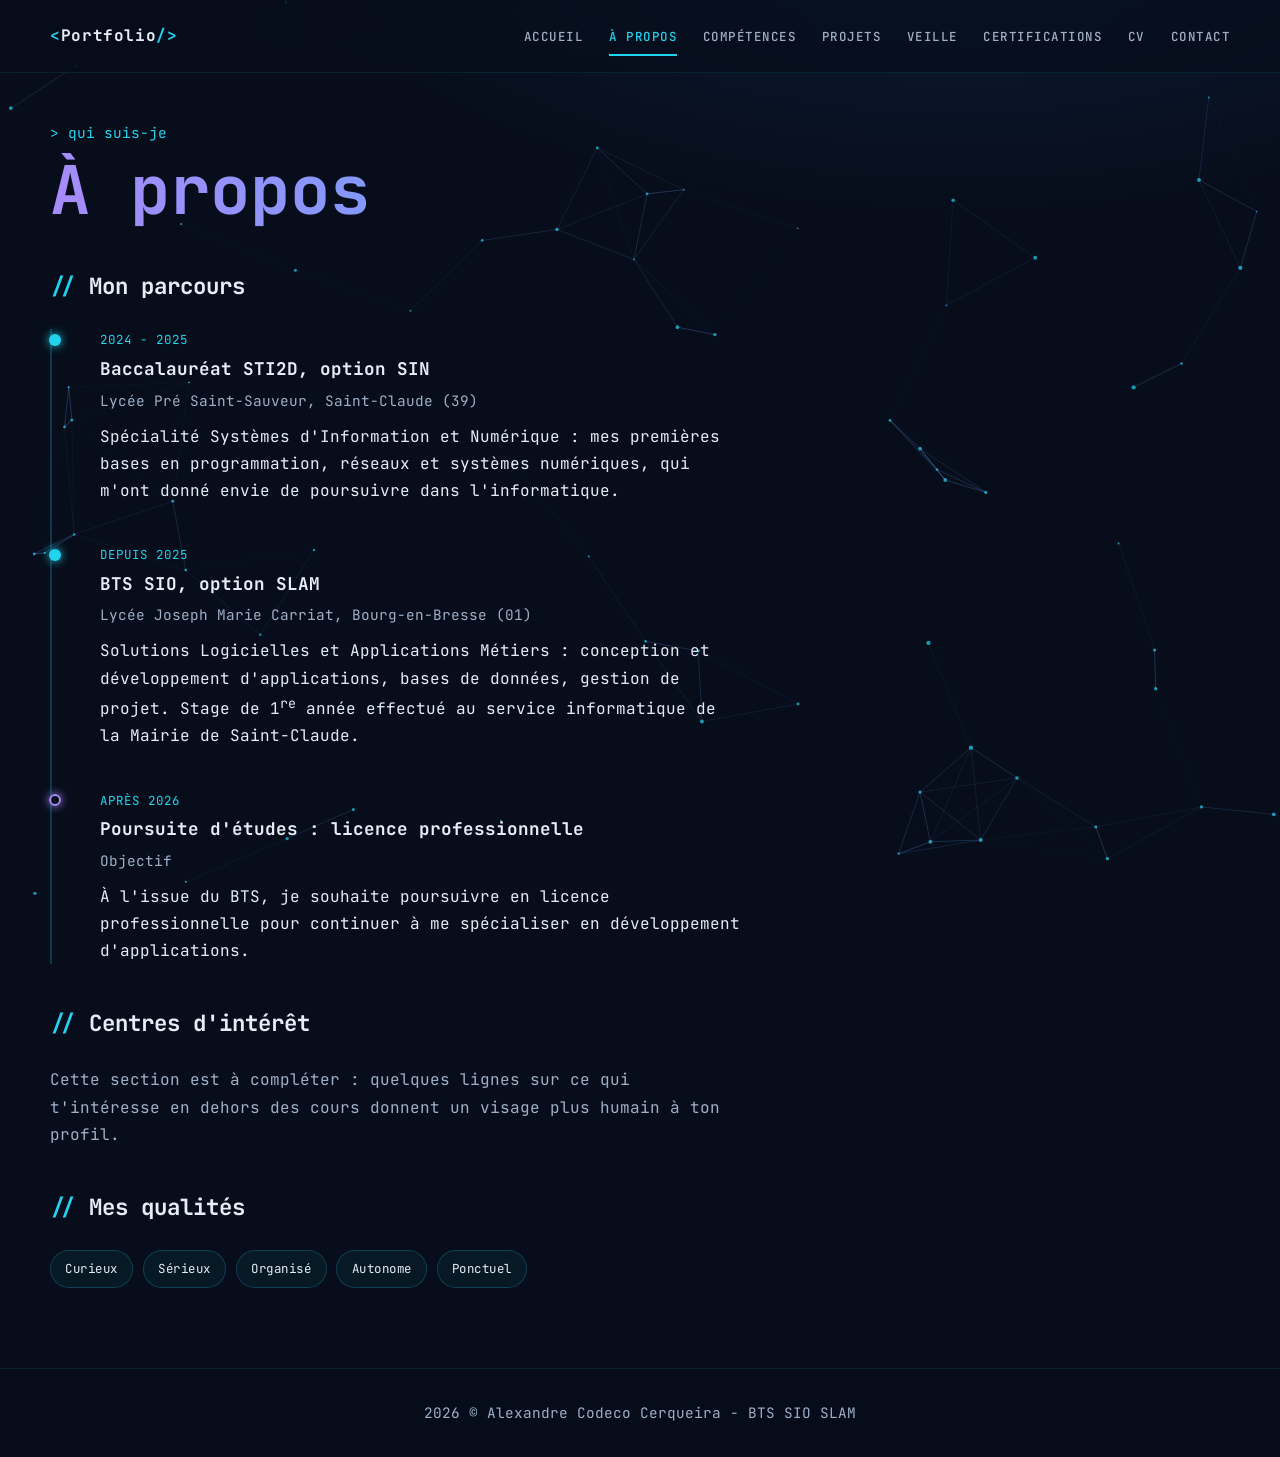
==== apropos.html @ d854cefd "Pages À propos et Compétences" ====
<!DOCTYPE html>
<html lang="fr">
<head>
  <meta charset="UTF-8">
  <meta name="viewport" content="width=device-width, initial-scale=1.0">
  <meta name="description" content="Parcours, formation et objectifs d'Alexandre Codeco Cerqueira, étudiant en BTS SIO SLAM.">
  <title>À propos | Alexandre Codeco Cerqueira</title>

  <link rel="preconnect" href="https://fonts.googleapis.com">
  <link rel="preconnect" href="https://fonts.gstatic.com" crossorigin>
  <link href="https://fonts.googleapis.com/css2?family=JetBrains+Mono:wght@400;500;700&display=swap" rel="stylesheet">
  <link rel="stylesheet" href="css/style.css">
</head>
<body>
  <canvas id="bg-canvas" aria-hidden="true"></canvas>
  <div class="cursor-dot" aria-hidden="true"></div>
  <div class="cursor-ring" aria-hidden="true"></div>

  <header class="site-header">
    <nav class="container nav" aria-label="Navigation principale">
      <a href="index.html" class="logo">Portfolio</a>

      <button class="nav-toggle" aria-label="Ouvrir le menu" aria-expanded="false" aria-controls="nav-links">
        <span></span><span></span><span></span>
      </button>

      <ul class="nav-links" id="nav-links">
        <li><a href="index.html">Accueil</a></li>
        <li><a href="apropos.html" aria-current="page">À propos</a></li>
        <li><a href="competences.html">Compétences</a></li>
        <li><a href="projets.html">Projets</a></li>
        <li><a href="veille.html">Veille</a></li>
        <li><a href="certifications.html">Certifications</a></li>
        <li><a href="cv.html">CV</a></li>
        <li><a href="contact.html">Contact</a></li>
      </ul>
    </nav>
  </header>

  <main class="container page">
    <section class="page-head reveal">
      <p class="eyebrow">&gt; qui suis-je</p>
      <h1 class="gradient-text">À propos</h1>
    </section>

    <!-- Parcours scolaire présenté comme une frise / timeline -->
    <section class="reveal">
      <h2 class="section-title">Mon parcours</h2>
      <ol class="timeline">
        <li class="timeline-item">
          <span class="timeline-dot"></span>
          <div class="timeline-content">
            <p class="timeline-date">2024 - 2025</p>
            <h3>Baccalauréat STI2D, option SIN</h3>
            <p class="timeline-sub">Lycée Pré Saint-Sauveur, Saint-Claude (39)</p>
            <p>
              Spécialité Systèmes d'Information et Numérique : mes premières bases en programmation,
              réseaux et systèmes numériques, qui m'ont donné envie de poursuivre dans l'informatique.
            </p>
          </div>
        </li>
        <li class="timeline-item">
          <span class="timeline-dot"></span>
          <div class="timeline-content">
            <p class="timeline-date">Depuis 2025</p>
            <h3>BTS SIO, option SLAM</h3>
            <p class="timeline-sub">Lycée Joseph Marie Carriat, Bourg-en-Bresse (01)</p>
            <p>
              Solutions Logicielles et Applications Métiers : conception et développement d'applications,
              bases de données, gestion de projet. Stage de 1<sup>re</sup> année effectué au service
              informatique de la Mairie de Saint-Claude.
            </p>
          </div>
        </li>
        <li class="timeline-item">
          <span class="timeline-dot timeline-dot--future"></span>
          <div class="timeline-content">
            <p class="timeline-date">Après 2026</p>
            <h3>Poursuite d'études : licence professionnelle</h3>
            <p class="timeline-sub">Objectif</p>
            <p>
              À l'issue du BTS, je souhaite poursuivre en licence professionnelle pour continuer
              à me spécialiser en développement d'applications.
            </p>
          </div>
        </li>
      </ol>
    </section>

    <!-- Centres d'intérêt -->
    <section class="reveal">
      <h2 class="section-title">Centres d'intérêt</h2>
      <p class="muted-text">
        <!-- TODO : complète cette partie avec tes vrais centres d'intérêt (sport, jeux vidéo,
             bricolage, veille techno personnelle, etc.) -->
        Cette section est à compléter : quelques lignes sur ce qui t'intéresse en dehors des cours
        donnent un visage plus humain à ton profil.
      </p>
    </section>

    <!-- Qualités, tirées du CV -->
    <section class="reveal">
      <h2 class="section-title">Mes qualités</h2>
      <ul class="tag-list">
        <li class="tag">Curieux</li>
        <li class="tag">Sérieux</li>
        <li class="tag">Organisé</li>
        <li class="tag">Autonome</li>
        <li class="tag">Ponctuel</li>
      </ul>
    </section>
  </main>

  <footer class="site-footer">
    <p>2026 © Alexandre Codeco Cerqueira - BTS SIO SLAM</p>
  </footer>

  <script src="js/main.js"></script>
</body>
</html>
---- css/style.css ----
/* ==========================================================
   Portfolio BTS SIO SLAM - feuille de style commune
   ========================================================== */

:root {
  --bg: #070d1a;
  --panel: rgba(11, 24, 46, 0.72);
  --border: rgba(34, 211, 238, 0.22);
  --text: #e6edf7;
  --muted: #9fb0c7;
  --cyan: #22d3ee;
  --blue: #60a5fa;
  --violet: #a78bfa;
  --radius: 14px;
  --font: "JetBrains Mono", ui-monospace, "SFMono-Regular", Menlo, Consolas, monospace;
}

*, *::before, *::after { box-sizing: border-box; }

html { scroll-behavior: smooth; }

body {
  margin: 0;
  min-height: 100vh;
  display: flex;
  flex-direction: column;
  font-family: var(--font);
  font-size: 16px;
  line-height: 1.7;
  color: var(--text);
  background: radial-gradient(1200px 600px at 75% -10%, #0e2140 0%, var(--bg) 60%);
}

a { color: inherit; text-decoration: none; }

.container {
  width: min(1180px, 100% - 2.5rem);
  margin-inline: auto;
}

/* ---------- Fond animé (canvas, rempli par main.js) ---------- */
#bg-canvas {
  position: fixed;
  inset: 0;
  width: 100%;
  height: 100%;
  z-index: 0;
  pointer-events: none;
}

.site-header, main, .site-footer { position: relative; z-index: 1; }

/* ---------- Header / navigation ---------- */
.site-header {
  position: sticky;
  top: 0;
  z-index: 50;
  background: rgba(7, 13, 26, 0.65);
  backdrop-filter: blur(10px);
  -webkit-backdrop-filter: blur(10px);
  border-bottom: 1px solid rgba(34, 211, 238, 0.10);
}

.nav {
  display: flex;
  align-items: center;
  justify-content: space-between;
  min-height: 72px;
}

.logo { font-weight: 700; letter-spacing: 0.04em; }
.logo::before { content: "<"; color: var(--cyan); }
.logo::after  { content: "/>"; color: var(--cyan); }

.nav-links {
  display: flex;
  gap: 1.6rem;
  list-style: none;
  margin: 0;
  padding: 0;
}

.nav-links a {
  position: relative;
  padding: 0.4rem 0;
  font-size: 0.78rem;
  font-weight: 500;
  letter-spacing: 0.12em;
  text-transform: uppercase;
  color: var(--muted);
  transition: color 0.2s;
}

.nav-links a::after {
  content: "";
  position: absolute;
  left: 0; bottom: -4px;
  width: 100%; height: 2px;
  background: var(--cyan);
  transform: scaleX(0);
  transform-origin: left;
  transition: transform 0.25s ease;
}

.nav-links a:hover,
.nav-links a[aria-current="page"] { color: var(--cyan); }

.nav-links a:hover::after,
.nav-links a[aria-current="page"]::after { transform: scaleX(1); }

.nav-toggle {
  display: none;
  flex-direction: column;
  gap: 5px;
  padding: 0.6rem;
  background: none;
  border: 1px solid var(--border);
  border-radius: 8px;
  cursor: pointer;
}

.nav-toggle span {
  display: block;
  width: 22px; height: 2px;
  background: var(--cyan);
  transition: transform 0.25s, opacity 0.25s;
}

.nav-toggle[aria-expanded="true"] span:nth-child(1) { transform: translateY(7px) rotate(45deg); }
.nav-toggle[aria-expanded="true"] span:nth-child(2) { opacity: 0; }
.nav-toggle[aria-expanded="true"] span:nth-child(3) { transform: translateY(-7px) rotate(-45deg); }

/* ---------- Hero (accueil) ---------- */
.hero {
  display: grid;
  grid-template-columns: 1.05fr 1fr;
  align-items: center;
  gap: 3rem;
  padding-block: 4.5rem 3rem;
}

.eyebrow { margin: 0 0 0.5rem; color: var(--cyan); font-size: 0.9rem; }

.gradient-text {
  margin: 0;
  font-size: clamp(2.4rem, 6vw, 4.2rem);
  line-height: 1.1;
  font-weight: 700;
  background: linear-gradient(90deg, var(--violet), var(--blue) 55%, var(--cyan));
  -webkit-background-clip: text;
  background-clip: text;
  color: transparent;
}

.role { min-height: 2rem; margin: 1rem 0 1.5rem; font-size: 1.1rem; color: var(--cyan); }
.caret { animation: blink 1s steps(2, start) infinite; }
@keyframes blink { to { visibility: hidden; } }

.intro { max-width: 34rem; margin: 0 0 2rem; color: var(--text); }

.hero-actions { display: flex; flex-wrap: wrap; gap: 1rem; }

.btn {
  display: inline-block;
  padding: 0.85rem 1.4rem;
  font-size: 0.78rem;
  font-weight: 700;
  letter-spacing: 0.1em;
  text-transform: uppercase;
  color: var(--text);
  background: rgba(34, 211, 238, 0.04);
  border: 1px solid rgba(230, 237, 247, 0.35);
  transition: color 0.2s, border-color 0.2s, box-shadow 0.2s, background 0.2s;
}

.btn:hover {
  color: var(--cyan);
  border-color: var(--cyan);
  background: rgba(34, 211, 238, 0.09);
  box-shadow: 0 0 22px rgba(34, 211, 238, 0.25);
}

/* ---------- Carte "IDE" (avec léger effet 3D au survol, via main.js) ---------- */
.code-card {
  background: var(--panel);
  border: 1px solid var(--border);
  border-radius: var(--radius);
  box-shadow: 0 0 40px rgba(34, 211, 238, 0.08), inset 0 0 30px rgba(34, 211, 238, 0.03);
  overflow: hidden;
  transform-style: preserve-3d;
  transition: transform 0.15s ease-out, box-shadow 0.3s;
  will-change: transform;
}

.code-card:hover {
  box-shadow: 0 0 55px rgba(34, 211, 238, 0.18), inset 0 0 30px rgba(34, 211, 238, 0.05);
}

.code-card-bar {
  display: flex;
  align-items: center;
  justify-content: space-between;
  padding: 0.7rem 1rem;
  border-bottom: 1px solid rgba(34, 211, 238, 0.12);
}

.dots { display: flex; gap: 0.45rem; }
.dots i { width: 9px; height: 9px; border-radius: 50%; background: rgba(34, 211, 238, 0.35); }

.code-card-title {
  font-size: 0.7rem;
  letter-spacing: 0.15em;
  text-transform: uppercase;
  color: var(--muted);
}

.code-card pre {
  margin: 0;
  padding: 1.2rem 1.4rem 1.6rem;
  overflow-x: auto;
  font-size: 0.85rem;
  line-height: 1.75;
  color: var(--cyan);
}

.code-card code { font-family: var(--font); }

.c-key  { color: var(--violet); }
.c-var  { color: var(--blue); }
.c-prop { color: #7dd3fc; }
.c-str  { color: #86efac; }
.c-bool { color: #fbbf24; }

/* ---------- Bandeau de stats ---------- */
.stats {
  display: grid;
  grid-template-columns: repeat(3, 1fr);
  gap: 1.5rem;
  padding-block: 2rem 4rem;
}

.stat {
  text-align: center;
  padding: 1.5rem 1rem;
  background: var(--panel);
  border: 1px solid var(--border);
  border-radius: var(--radius);
}

.stat-num {
  display: block;
  font-size: 2.2rem;
  font-weight: 700;
  color: var(--cyan);
}

.stat-label {
  display: block;
  margin-top: 0.3rem;
  font-size: 0.78rem;
  letter-spacing: 0.08em;
  text-transform: uppercase;
  color: var(--muted);
}

/* ---------- Apparition au scroll (classes posées par main.js) ---------- */
.reveal {
  opacity: 0;
  transform: translateY(24px);
  transition: opacity 0.7s ease, transform 0.7s ease;
}

.reveal.is-visible {
  opacity: 1;
  transform: none;
}

/* ---------- Pages intérieures (À propos, Compétences, etc.) ---------- */
.page { padding-block: 3rem 5rem; }

.page-head { margin-bottom: 2.5rem; }

.section-title {
  margin: 2.5rem 0 1.5rem;
  font-size: 1.4rem;
  color: var(--text);
}

.section-title::before {
  content: "// ";
  color: var(--cyan);
}

.muted-text { color: var(--muted); max-width: 42rem; }

/* ---------- Frise chronologique (À propos) ---------- */
.timeline {
  list-style: none;
  margin: 0;
  padding: 0 0 0 1.4rem;
  border-left: 2px solid var(--border);
}

.timeline-item { position: relative; padding: 0 0 2.5rem 1.6rem; }
.timeline-item:last-child { padding-bottom: 0; }

.timeline-dot {
  position: absolute;
  left: -1.56rem;
  top: 0.3rem;
  width: 12px; height: 12px;
  border-radius: 50%;
  background: var(--cyan);
  box-shadow: 0 0 10px var(--cyan);
}

.timeline-dot--future {
  background: transparent;
  border: 2px solid var(--violet);
  box-shadow: 0 0 10px var(--violet);
}

.timeline-date {
  margin: 0 0 0.2rem;
  font-size: 0.78rem;
  letter-spacing: 0.08em;
  text-transform: uppercase;
  color: var(--cyan);
}

.timeline-content h3 { margin: 0 0 0.3rem; font-size: 1.1rem; }

.timeline-sub { margin: 0 0 0.6rem; color: var(--muted); font-size: 0.9rem; }

.timeline-content p:last-child { margin: 0; max-width: 40rem; }

/* ---------- Étiquettes (tags) ---------- */
.tag-list {
  display: flex;
  flex-wrap: wrap;
  gap: 0.6rem;
  list-style: none;
  margin: 0;
  padding: 0;
}

.tag {
  padding: 0.45rem 0.9rem;
  font-size: 0.78rem;
  letter-spacing: 0.04em;
  color: var(--text);
  background: rgba(34, 211, 238, 0.06);
  border: 1px solid var(--border);
  border-radius: 999px;
  transition: border-color 0.2s, box-shadow 0.2s;
}

.tag:hover { border-color: var(--cyan); box-shadow: 0 0 14px rgba(34, 211, 238, 0.2); }

/* ---------- Cartes de compétences (grille) ---------- */
.skills-grid {
  display: grid;
  grid-template-columns: repeat(auto-fit, minmax(240px, 1fr));
  gap: 1.5rem;
}

.skill-card {
  padding: 1.4rem;
  background: var(--panel);
  border: 1px solid var(--border);
  border-radius: var(--radius);
}

.skill-card h3 {
  margin: 0 0 0.9rem;
  font-size: 0.95rem;
  color: var(--cyan);
}

/* ---------- Footer ---------- */
.site-footer {
  padding: 2rem 1rem;
  text-align: center;
  font-size: 0.9rem;
  color: var(--muted);
  border-top: 1px solid rgba(34, 211, 238, 0.12);
  background: rgba(7, 13, 26, 0.55);
}

.site-footer p { margin: 0; }

/* ---------- Curseur personnalisé ---------- */
.cursor-dot, .cursor-ring { display: none; }

html.has-cursor, html.has-cursor a, html.has-cursor button { cursor: none; }

html.has-cursor .cursor-dot,
html.has-cursor .cursor-ring {
  display: block;
  position: fixed;
  top: 0; left: 0;
  pointer-events: none;
  z-index: 9999;
  border-radius: 50%;
  opacity: 0;
  transition: opacity 0.2s;
}

html.has-cursor.cursor-active .cursor-dot,
html.has-cursor.cursor-active .cursor-ring { opacity: 1; }

.cursor-dot {
  width: 6px; height: 6px;
  margin: -3px 0 0 -3px;
  background: var(--cyan);
  box-shadow: 0 0 10px var(--cyan);
}

.cursor-ring {
  width: 34px; height: 34px;
  margin: -17px 0 0 -17px;
  border: 1px solid var(--cyan);
  transition: opacity 0.2s, width 0.2s, height 0.2s, margin 0.2s, background 0.2s;
}

.cursor-ring.hover {
  width: 56px; height: 56px;
  margin: -28px 0 0 -28px;
  background: rgba(34, 211, 238, 0.1);
}

/* ---------- Responsive ---------- */
@media (max-width: 960px) {
  .hero { grid-template-columns: 1fr; gap: 2.5rem; padding-block: 2.5rem 1.5rem; }
  .stats { grid-template-columns: 1fr; padding-block: 1rem 3rem; }
}

@media (max-width: 900px) {
  .nav-toggle { display: flex; }

  .nav-links {
    position: absolute;
    top: 100%;
    left: 0; right: 0;
    flex-direction: column;
    gap: 0;
    padding: 0.5rem 1.25rem 1rem;
    background: rgba(7, 13, 26, 0.96);
    border-bottom: 1px solid var(--border);
    display: none;
  }

  .nav-links.open { display: flex; }
  .nav-links a { display: block; padding: 0.8rem 0; }
  .nav-links a::after { display: none; }
}

@media (max-width: 480px) {
  .code-card pre { font-size: 0.72rem; padding: 1rem; }
  .btn { width: 100%; text-align: center; }
}

/* Respect des préférences d'accessibilité */
@media (prefers-reduced-motion: reduce) {
  html { scroll-behavior: auto; }
  .caret { animation: none; }
  .reveal { opacity: 1; transform: none; transition: none; }
  * { transition-duration: 0.01ms !important; }
}
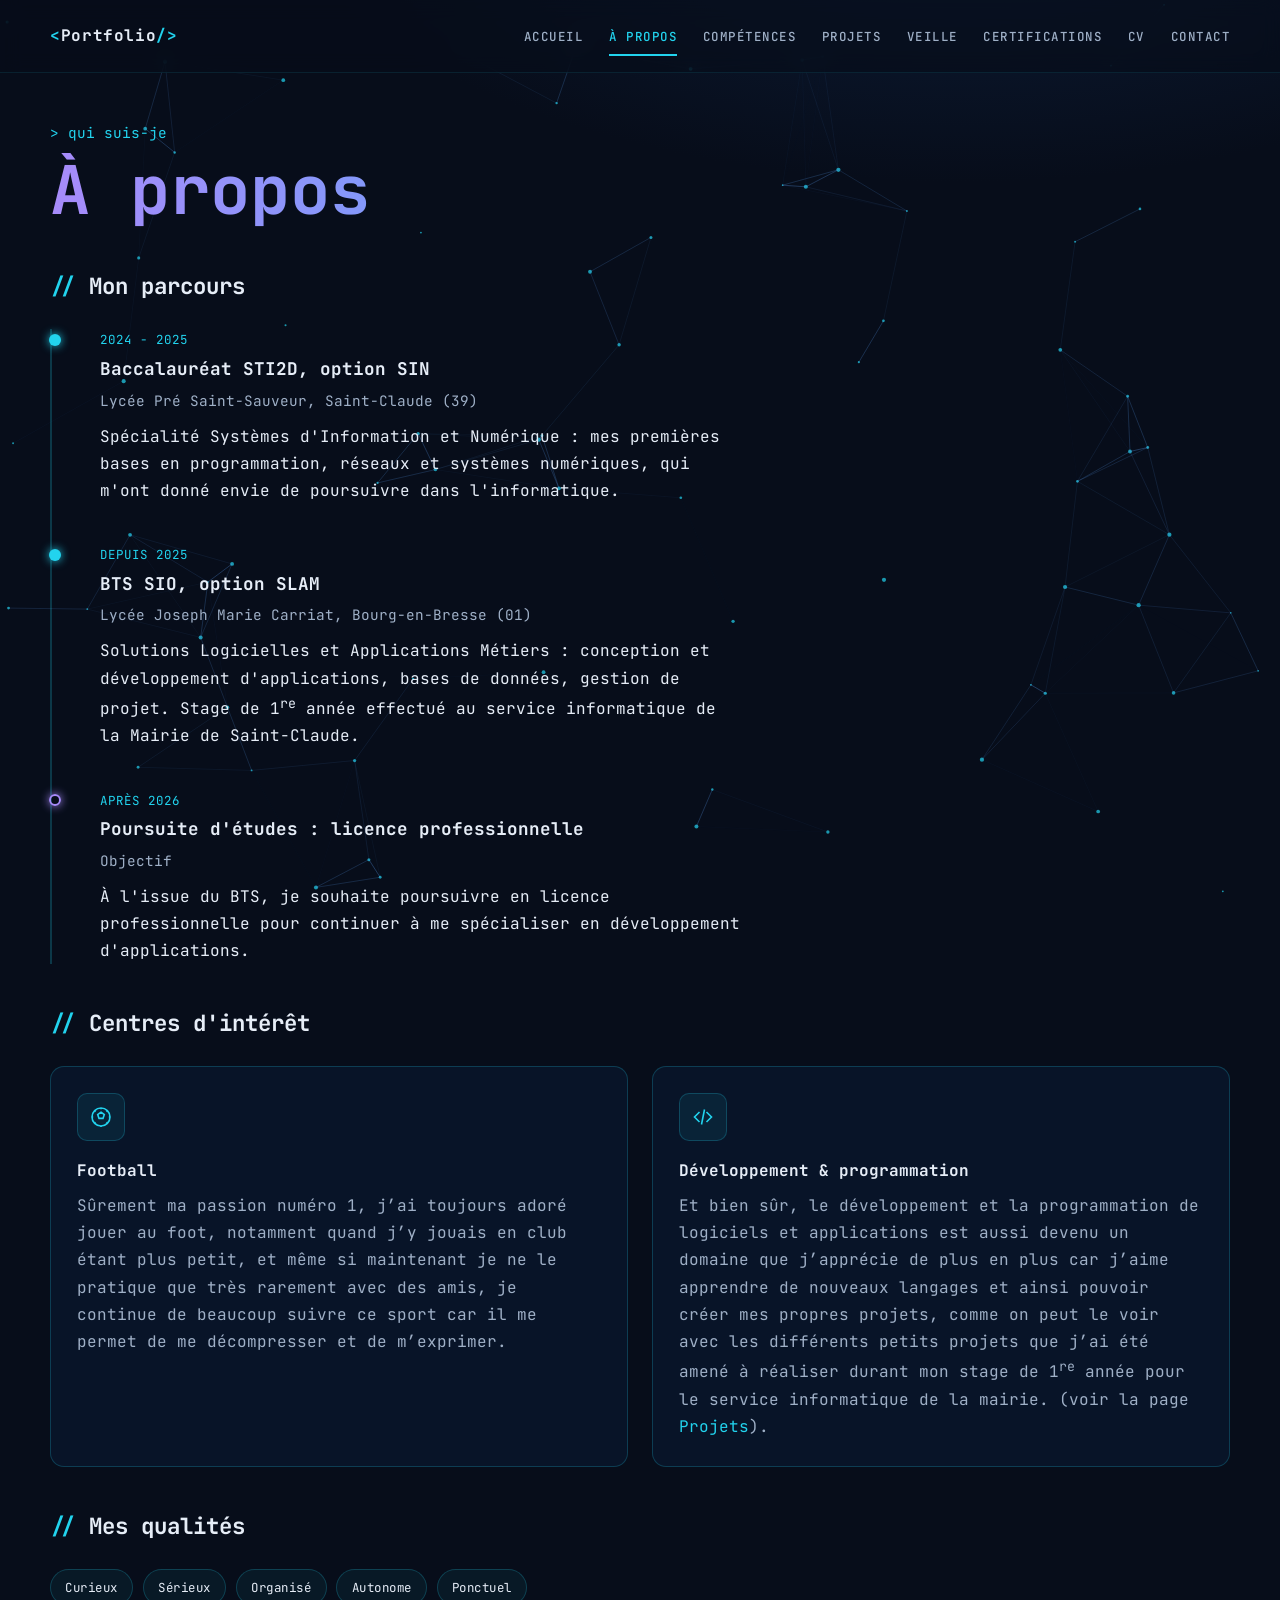
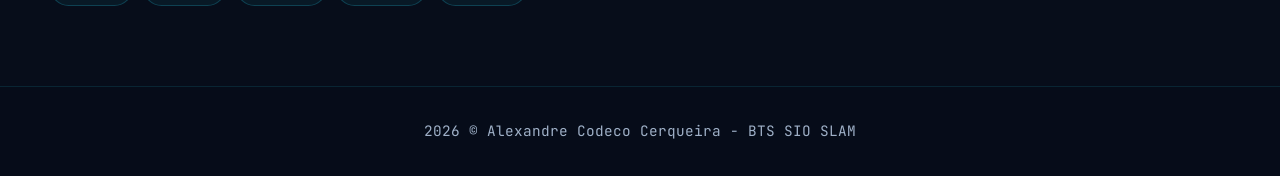
==== commit b9c9bf84: "Centres d'interet completes" ====
--- a/apropos.html
+++ b/apropos.html
@@ -90,12 +90,33 @@
     <!-- Centres d'intérêt -->
     <section class="reveal">
       <h2 class="section-title">Centres d'intérêt</h2>
-      <p class="muted-text">
-        <!-- TODO : complète cette partie avec tes vrais centres d'intérêt (sport, jeux vidéo,
-             bricolage, veille techno personnelle, etc.) -->
-        Cette section est à compléter : quelques lignes sur ce qui t'intéresse en dehors des cours
-        donnent un visage plus humain à ton profil.
-      </p>
+
+      <div class="interest-grid">
+        <div class="interest-card">
+          <div class="interest-icon">
+            <svg viewBox="0 0 24 24" fill="none" stroke="currentColor" stroke-width="1.6" aria-hidden="true">
+              <circle cx="12" cy="12" r="9"/>
+              <path d="M12 7.2 15.3 9.6 14 13.4h-4L8.7 9.6 12 7.2Z"/>
+              <path d="M12 3v1.2M12 20.8V22M3 12h1.2M19.8 12H21M5.6 5.6l1 1M17.4 17.4l1 1M18.4 5.6l-1 1M6.6 17.4l-1 1"/>
+            </svg>
+          </div>
+          <h3>Football</h3>
+          <p>Sûrement ma passion numéro 1, j’ai toujours adoré jouer au foot, notamment quand j’y jouais en club étant plus petit, et même si maintenant je ne le pratique que très rarement avec des amis, je continue de beaucoup suivre ce sport car il me permet de me décompresser et de m’exprimer.</p>
+        </div>
+
+        <div class="interest-card">
+          <div class="interest-icon">
+            <svg viewBox="0 0 24 24" fill="none" stroke="currentColor" stroke-width="1.6" aria-hidden="true">
+              <path d="M8.5 7 3.5 12l5 5M15.5 7l5 5-5 5M13.5 4.5 10.5 19.5"/>
+            </svg>
+          </div>
+          <h3>Développement &amp; programmation</h3>
+          <p>
+            Et bien sûr, le développement et la programmation de logiciels et applications est aussi devenu un domaine que j’apprécie de plus en plus car j’aime apprendre de nouveaux langages et ainsi pouvoir créer mes propres projets, comme on peut le voir avec les différents petits projets que j’ai été amené à réaliser durant mon stage de 1<sup>re</sup> année pour le service informatique de la mairie.
+            (voir la page <a href="projets.html">Projets</a>).
+          </p>
+        </div>
+      </div>
     </section>
 
     <!-- Qualités, tirées du CV -->
--- a/css/style.css
+++ b/css/style.css
@@ -38,6 +38,123 @@
   margin-inline: auto;
 }
 
+/* ---------- Écran de chargement (page d'accueil uniquement) ---------- */
+.loader {
+  position: fixed;
+  inset: 0;
+  z-index: 1000;
+  display: flex;
+  align-items: center;
+  justify-content: center;
+  overflow: hidden;
+  /* légèrement transparent : les particules du fond (canvas) se voient à travers */
+  background: rgba(7, 13, 26, 0.88);
+  transition: opacity 0.5s ease, visibility 0.5s ease;
+}
+
+/* Coins façon interface "HUD" */
+.loader-corner {
+  position: absolute;
+  width: 36px; height: 36px;
+  border: 2px solid var(--cyan);
+  opacity: 0.6;
+}
+
+.loader-corner--tl { top: 28px; left: 28px; border-right: 0; border-bottom: 0; }
+.loader-corner--tr { top: 28px; right: 28px; border-left: 0; border-bottom: 0; }
+.loader-corner--bl { bottom: 28px; left: 28px; border-right: 0; border-top: 0; }
+.loader-corner--br { bottom: 28px; right: 28px; border-left: 0; border-top: 0; }
+
+/* Ligne de scan qui balaie l'écran de haut en bas */
+.loader-scanline {
+  position: absolute;
+  left: 0; right: 0;
+  height: 2px;
+  background: linear-gradient(90deg, transparent, var(--cyan), transparent);
+  box-shadow: 0 0 14px 2px rgba(34, 211, 238, 0.6);
+  animation: scanline-move 2.4s ease-in-out infinite;
+}
+
+@keyframes scanline-move {
+  0%   { top: 10%; opacity: 0; }
+  10%  { opacity: 1; }
+  90%  { opacity: 1; }
+  100% { top: 90%; opacity: 0; }
+}
+
+/* Titre "PORTFOLIO" avec glitch permanent pendant le chargement */
+.loader-title {
+  margin: 0 0 1.4rem;
+  font-size: clamp(1.8rem, 6vw, 2.6rem);
+  font-weight: 700;
+  letter-spacing: 0.12em;
+  background: linear-gradient(90deg, var(--violet), var(--blue) 55%, var(--cyan));
+  -webkit-background-clip: text;
+  background-clip: text;
+  color: transparent;
+}
+
+.loader-title.glitch::before,
+.loader-title.glitch::after {
+  opacity: 0.8;
+  animation: glitch-move 2.6s steps(2, end) infinite;
+}
+
+.loader-title.glitch::after { animation-direction: reverse; animation-duration: 2.1s; }
+
+.loader.is-hidden {
+  opacity: 0;
+  visibility: hidden;
+  pointer-events: none;
+}
+
+.loader-box { width: min(320px, 80vw); text-align: center; }
+
+.loader-line {
+  margin: 0 0 1.2rem;
+  font-size: 0.95rem;
+  color: var(--cyan);
+  letter-spacing: 0.04em;
+}
+
+.loader-dots::after {
+  content: "";
+  animation: loader-dots 1.2s steps(4, end) infinite;
+}
+
+@keyframes loader-dots {
+  0%   { content: ""; }
+  25%  { content: "."; }
+  50%  { content: ".."; }
+  75%  { content: "..."; }
+  100% { content: ""; }
+}
+
+.loader-bar {
+  height: 4px;
+  background: rgba(34, 211, 238, 0.12);
+  border-radius: 999px;
+  overflow: hidden;
+}
+
+.loader-fill {
+  height: 100%;
+  width: 0%;
+  background: linear-gradient(90deg, var(--violet), var(--blue), var(--cyan));
+  box-shadow: 0 0 12px rgba(34, 211, 238, 0.6);
+  transition: width 0.15s ease-out;
+}
+
+.loader-pct {
+  margin: 0.7rem 0 0;
+  font-size: 0.75rem;
+  color: var(--muted);
+}
+
+@media (prefers-reduced-motion: reduce) {
+  .loader { display: none; }
+}
+
 /* ---------- Fond animé (canvas, rempli par main.js) ---------- */
 #bg-canvas {
   position: fixed;
@@ -357,6 +474,46 @@
 
 .tag:hover { border-color: var(--cyan); box-shadow: 0 0 14px rgba(34, 211, 238, 0.2); }
 
+/* ---------- Centres d'intérêt (page À propos) ---------- */
+.interest-grid {
+  display: grid;
+  grid-template-columns: repeat(auto-fit, minmax(240px, 1fr));
+  gap: 1.5rem;
+}
+
+.interest-card {
+  padding: 1.6rem;
+  background: var(--panel);
+  border: 1px solid var(--border);
+  border-radius: var(--radius);
+  transition: border-color 0.2s, box-shadow 0.2s, transform 0.2s;
+}
+
+.interest-card:hover {
+  border-color: var(--cyan);
+  box-shadow: 0 0 30px rgba(34, 211, 238, 0.15);
+  transform: translateY(-3px);
+}
+
+.interest-icon {
+  display: flex;
+  align-items: center;
+  justify-content: center;
+  width: 48px; height: 48px;
+  margin-bottom: 1rem;
+  color: var(--cyan);
+  background: rgba(34, 211, 238, 0.08);
+  border: 1px solid var(--border);
+  border-radius: 10px;
+}
+
+.interest-icon svg { width: 24px; height: 24px; }
+
+.interest-card h3 { margin: 0 0 0.5rem; font-size: 1rem; }
+.interest-card p { margin: 0; color: var(--muted); }
+.interest-card a { color: var(--cyan); }
+.interest-card a:hover { text-decoration: underline; }
+
 /* ---------- Cartes de compétences (grille) ---------- */
 .skills-grid {
   display: grid;
@@ -375,6 +532,258 @@
   margin: 0 0 0.9rem;
   font-size: 0.95rem;
   color: var(--cyan);
+}
+
+/* ---------- Cartes de projet (page Projets) ---------- */
+.project-card {
+  margin-bottom: 2.5rem;
+  padding: 2rem;
+  background: var(--panel);
+  border: 1px solid var(--border);
+  border-radius: var(--radius);
+  scroll-margin-top: 90px; /* pour que le lien d'ancre ne passe pas sous le header collant */
+}
+
+.project-head {
+  display: flex;
+  flex-wrap: wrap;
+  align-items: center;
+  gap: 1rem;
+  margin-bottom: 1rem;
+}
+
+.project-head h2 { margin: 0; font-size: 1.5rem; }
+
+.project-lead { color: var(--muted); max-width: 48rem; margin: 0 0 1.5rem; }
+
+.project-grid {
+  display: grid;
+  grid-template-columns: repeat(auto-fit, minmax(260px, 1fr));
+  gap: 1.5rem;
+  margin-bottom: 1.5rem;
+}
+
+.project-grid h3 { margin: 0 0 0.4rem; font-size: 0.95rem; color: var(--cyan); }
+.project-grid p { margin: 0; }
+
+.project-card code {
+  padding: 0.1rem 0.4rem;
+  background: rgba(34, 211, 238, 0.08);
+  border-radius: 4px;
+  font-size: 0.85em;
+}
+
+/* ---------- Petit bouton (lien "voir le certificat") ---------- */
+.btn-small { padding: 0.5rem 1rem; font-size: 0.68rem; }
+
+/* ---------- Certifications ---------- */
+.cert-grid {
+  display: grid;
+  grid-template-columns: repeat(auto-fit, minmax(260px, 1fr));
+  gap: 1.5rem;
+}
+
+.cert-card {
+  padding: 1.6rem;
+  background: var(--panel);
+  border: 1px solid var(--border);
+  border-radius: var(--radius);
+}
+
+.cert-card-top {
+  display: flex;
+  align-items: center;
+  justify-content: space-between;
+  margin-bottom: 1rem;
+}
+
+.cert-badge {
+  padding: 0.3rem 0.7rem;
+  font-size: 0.75rem;
+  font-weight: 700;
+  letter-spacing: 0.08em;
+  color: var(--bg);
+  background: var(--cyan);
+  border-radius: 6px;
+}
+
+.cert-score { font-size: 0.85rem; color: var(--muted); }
+
+.cert-card h3 { margin: 0 0 0.5rem; }
+.cert-card p { margin: 0 0 1.2rem; color: var(--muted); }
+
+/* ---------- Aperçu du CV (page CV) ---------- */
+.cv-preview {
+  margin-top: 1rem;
+  border: 1px solid var(--border);
+  border-radius: var(--radius);
+  overflow: hidden;
+  background: var(--panel);
+}
+
+.cv-preview iframe {
+  display: block;
+  width: 100%;
+  height: 75vh;
+  border: 0;
+}
+
+/* ---------- Contact ---------- */
+.contact-grid {
+  display: grid;
+  grid-template-columns: repeat(auto-fit, minmax(220px, 1fr));
+  gap: 1.5rem;
+}
+
+.contact-card {
+  display: flex;
+  flex-direction: column;
+  gap: 0.4rem;
+  padding: 1.6rem;
+  background: var(--panel);
+  border: 1px solid var(--border);
+  border-radius: var(--radius);
+  transition: border-color 0.2s, box-shadow 0.2s, transform 0.2s;
+}
+
+.contact-card:hover {
+  border-color: var(--cyan);
+  box-shadow: 0 0 30px rgba(34, 211, 238, 0.15);
+  transform: translateY(-3px);
+}
+
+.contact-label {
+  font-size: 0.72rem;
+  letter-spacing: 0.1em;
+  text-transform: uppercase;
+  color: var(--cyan);
+}
+
+.contact-value { font-size: 1rem; word-break: break-word; }
+
+/* ---------- Articles de synthèse (page Veille) ---------- */
+.article-card {
+  margin-bottom: 1.5rem;
+  padding: 1.6rem 1.8rem;
+  background: var(--panel);
+  border: 1px solid var(--border);
+  border-radius: var(--radius);
+}
+
+.article-card h3 { margin: 0.2rem 0 0.8rem; font-size: 1.1rem; }
+.article-card p:last-child { margin-bottom: 0; }
+
+/* ---------- Effet glitch sur le nom (survol) ---------- */
+.glitch { position: relative; }
+
+.glitch::before,
+.glitch::after {
+  content: attr(data-text);
+  position: absolute;
+  inset: 0;
+  background: linear-gradient(90deg, var(--violet), var(--blue) 55%, var(--cyan));
+  -webkit-background-clip: text;
+  background-clip: text;
+  color: transparent;
+  opacity: 0;
+}
+
+.glitch:hover::before,
+.glitch:hover::after { opacity: 0.85; }
+
+.glitch:hover::before {
+  transform: translate(-2px, 1px);
+  clip-path: inset(0 0 55% 0);
+  animation: glitch-move 0.5s steps(2, end) infinite;
+}
+
+.glitch:hover::after {
+  transform: translate(2px, -1px);
+  clip-path: inset(45% 0 0 0);
+  animation: glitch-move 0.4s steps(2, end) infinite reverse;
+}
+
+@keyframes glitch-move {
+  0%   { transform: translate(-2px, 1px); }
+  50%  { transform: translate(2px, -1px); }
+  100% { transform: translate(-1px, 2px); }
+}
+
+/* ---------- Rangée d'icônes sociales ---------- */
+.social-row {
+  display: flex;
+  gap: 0.9rem;
+  margin-top: 1.8rem;
+}
+
+.social-icon {
+  display: flex;
+  align-items: center;
+  justify-content: center;
+  width: 42px; height: 42px;
+  color: var(--muted);
+  background: rgba(34, 211, 238, 0.04);
+  border: 1px solid rgba(230, 237, 247, 0.25);
+  border-radius: 10px;
+  transition: color 0.2s, border-color 0.2s, box-shadow 0.2s, transform 0.2s;
+}
+
+.social-icon svg { width: 20px; height: 20px; }
+
+.social-icon:hover {
+  color: var(--cyan);
+  border-color: var(--cyan);
+  box-shadow: 0 0 18px rgba(34, 211, 238, 0.3);
+  transform: translateY(-3px);
+}
+
+/* ---------- Terminal de boot (accueil) ---------- */
+.boot-terminal {
+  background: var(--panel);
+  border: 1px solid var(--border);
+  border-radius: var(--radius);
+  overflow: hidden;
+  margin-bottom: 2rem;
+}
+
+.boot-output {
+  margin: 0;
+  padding: 1.2rem 1.4rem 1.5rem;
+  min-height: 11.5rem;
+  font-size: 0.82rem;
+  line-height: 1.75;
+  color: #86efac; /* vert "terminal" */
+  white-space: pre-wrap;
+  word-break: break-word;
+}
+
+/* ---------- Indicateur de scroll animé ---------- */
+.scroll-indicator {
+  display: flex;
+  justify-content: center;
+  padding-bottom: 1.5rem;
+}
+
+.scroll-mouse {
+  width: 24px; height: 38px;
+  border: 2px solid rgba(34, 211, 238, 0.5);
+  border-radius: 14px;
+  display: flex;
+  justify-content: center;
+  padding-top: 6px;
+}
+
+.scroll-wheel {
+  width: 4px; height: 8px;
+  background: var(--cyan);
+  border-radius: 2px;
+  animation: scroll-wheel 1.6s ease-in-out infinite;
+}
+
+@keyframes scroll-wheel {
+  0%   { opacity: 1; transform: translateY(0); }
+  70%  { opacity: 0; transform: translateY(10px); }
+  100% { opacity: 0; transform: translateY(10px); }
 }
 
 /* ---------- Footer ---------- */
@@ -465,5 +874,11 @@
   html { scroll-behavior: auto; }
   .caret { animation: none; }
   .reveal { opacity: 1; transform: none; transition: none; }
+  .scroll-wheel { animation: none; }
+  .glitch::before, .glitch::after { display: none; }
   * { transition-duration: 0.01ms !important; }
 }
+
+@media (max-width: 480px) {
+  .scroll-indicator { display: none; }
+}
